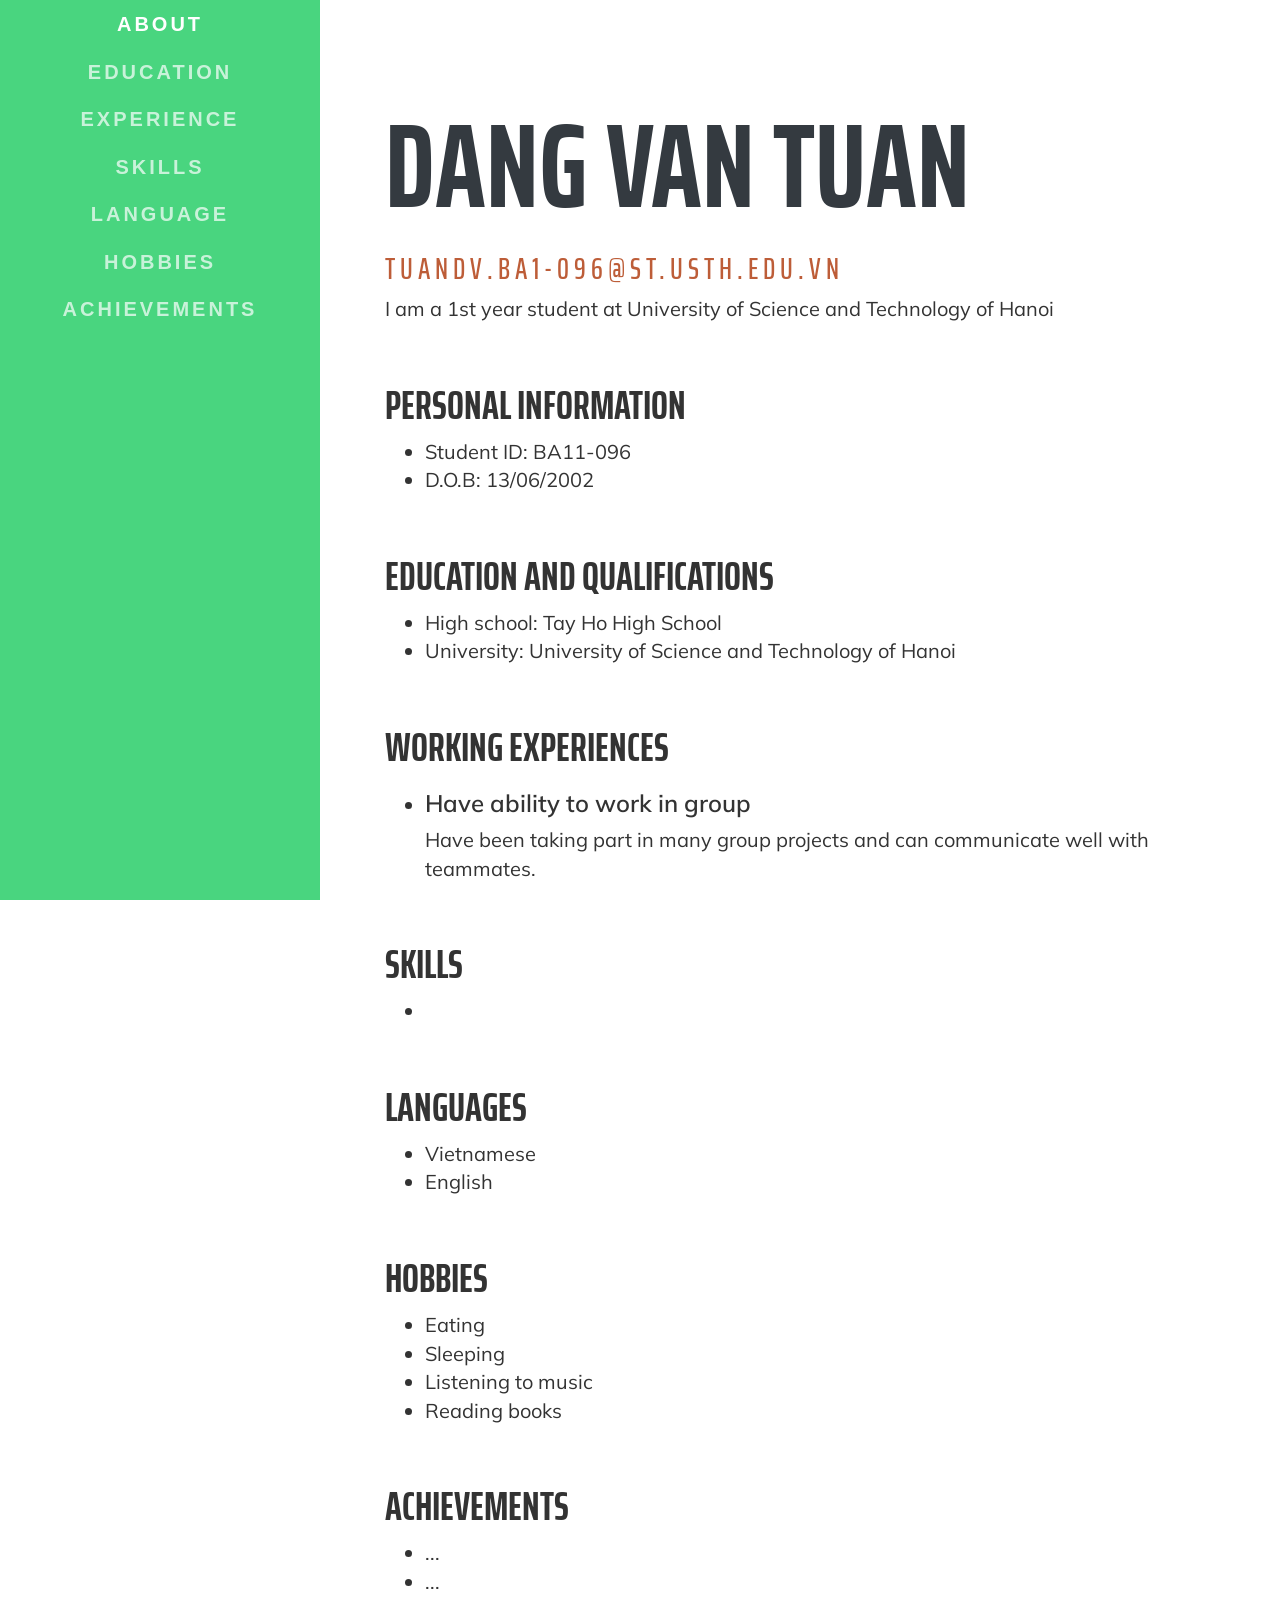
==== index.html @ 16885c32 "yo" ====
<html>
    <head>
        <link rel="stylesheet" href="https://maxcdn.bootstrapcdn.com/bootstrap/3.4.1/css/bootstrap.min.css">
        <script src="https://ajax.googleapis.com/ajax/libs/jquery/3.5.1/jquery.min.js"></script>
        <script src="https://maxcdn.bootstrapcdn.com/bootstrap/3.4.1/js/bootstrap.min.js"></script>
        <link href="https://fonts.googleapis.com/css2?family=Saira+Extra+Condensed&display=swap" rel="stylesheet">
        <link href="https://fonts.googleapis.com/css2?family=Mulish&display=swap" rel="stylesheet">
        <link href="style.css" rel="stylesheet">
    </head>

    <body>
        <div id="wrapper">
            <div id="sidebar">
                <div class="list-group" id="list-contents">
 
                    <a href="#name" class="list-group-item active">ABOUT</a>
                    <a href="#education" class="list-group-item">EDUCATION</a>
                    <a href="#experience" class="list-group-item">EXPERIENCE</a>
                    <a href="#skill" class="list-group-item">SKILLS</a>
                    <a href="#lang" class="list-group-item">LANGUAGE</a>
                    <a href="#hobby" class="list-group-item">HOBBIES</a>
                    <a href="#achv" class="list-group-item">ACHIEVEMENTS</a>
                </div>
            </div>
    
            <div id="content">
                <div class="row">
                    <h1 id="name">DANG VAN TUAN</h1>
                    <h3 id="mail">tuandv.ba1-096@st.usth.edu.vn</h3>
                    <p>I am a 1st year student at University of Science and Technology of Hanoi</p>
                </div>
        
                <div class="row" id="personal">
                    <h1>Personal information</h1>
                    <ul>
                        <li>Student ID: BA11-096</li> 
                        <li>D.O.B: 13/06/2002</li>
                    </ul>

                </div>

                <div class="row" id="education">
                    <h1>Education and qualifications</h1>
                    <ul>
                        <li>High school: Tay Ho High School</li>
                        <li>University: University of Science and Technology of Hanoi</li>
                    </ul>
                </div>

                <div class="row" id="experience">
                    <h1>Working experiences</h1>
                    <ul>
                        <li>
                            <h3>Have ability to work in group</h3>
                            <p>Have been taking part in many group projects and can communicate well with teammates.</p>
                       
                        </li>
                    </ul>
                </div>

                <div class="row" id="skill">
                    <h1>Skills</h1>
                    <ul>
                        <li></li>
                    </ul>
                </div>

                <div class="row" id="lang">
                    <h1>Languages</h1>
                    <ul>
                        <li>Vietnamese</li>
                        <li>English</li>
                      
                    </ul>
                </div>

                <div class="row" id="hobby">
                    <h1>Hobbies</h1>
                    <ul>
                        <li>Eating</li>
                        <li>Sleeping</li>
                        <li>Listening to music</li>
                        <li>Reading books</li>
                        
                    </ul>
                </div>

                <div class="row" id="achv">
                    <h1>Achievements</h1>
                    <ul>
                        <li>...</li>
                        <li>...</li>
                    </ul>
                </div>
            </div>
        </div>
    </body>

    <script src="javascript/selection.js"></script>
</html>
---- style.css ----
p, li{
    font-family: 'Mulish', sans-serif;
    font-size: 20px;
}

h1{
    font-family: 'Saira Extra Condensed', sans-serif;
    font-weight: 700;
    font-size: 40px;
    text-transform: uppercase;
}

h3{
    font-weight: 600;
}

.row{
    margin-top: 30px;
}

#sidebar{
    background-color: #49d57f;
    width:25%;
    height:100vh;
    text-align: center;
    position:fixed;
}
#avatar{
    border: 10px #49d57f solid;
    width:200px;
    height:200px;

    margin-top: 50px;
    margin-bottom: 30px;
    display:inline-block;
    
}
#sidebar .list-group-item{
    border:0;
    background-color: transparent;
    color:white;
    font-size: 20px;    
    font-weight: bold;
    letter-spacing: 3px;
    opacity: 0.7;
}
#sidebar .list-group-item:hover{
    background-color: #49d57f;
}
#sidebar .active{
    background-color: transparent;
    opacity: 1;
}

#content{
    width: calc(75% - 80px);
    padding-top: 50px;
    padding-left: 80px;
    margin-left: 25%;
}
#name{
    color: #343a40;
    font-size: 120px;
}
#mail{
    color: #bd5d38;
    font-family: 'Saira Extra Condensed', sans-serif;
    font-weight: 500;
    font-size: 30px;
    letter-spacing: 5px;
    text-transform: uppercase;
}

@media screen and (max-width: 800px) {
    #sidebar {display:none}
    #content {margin-left:0;}
}
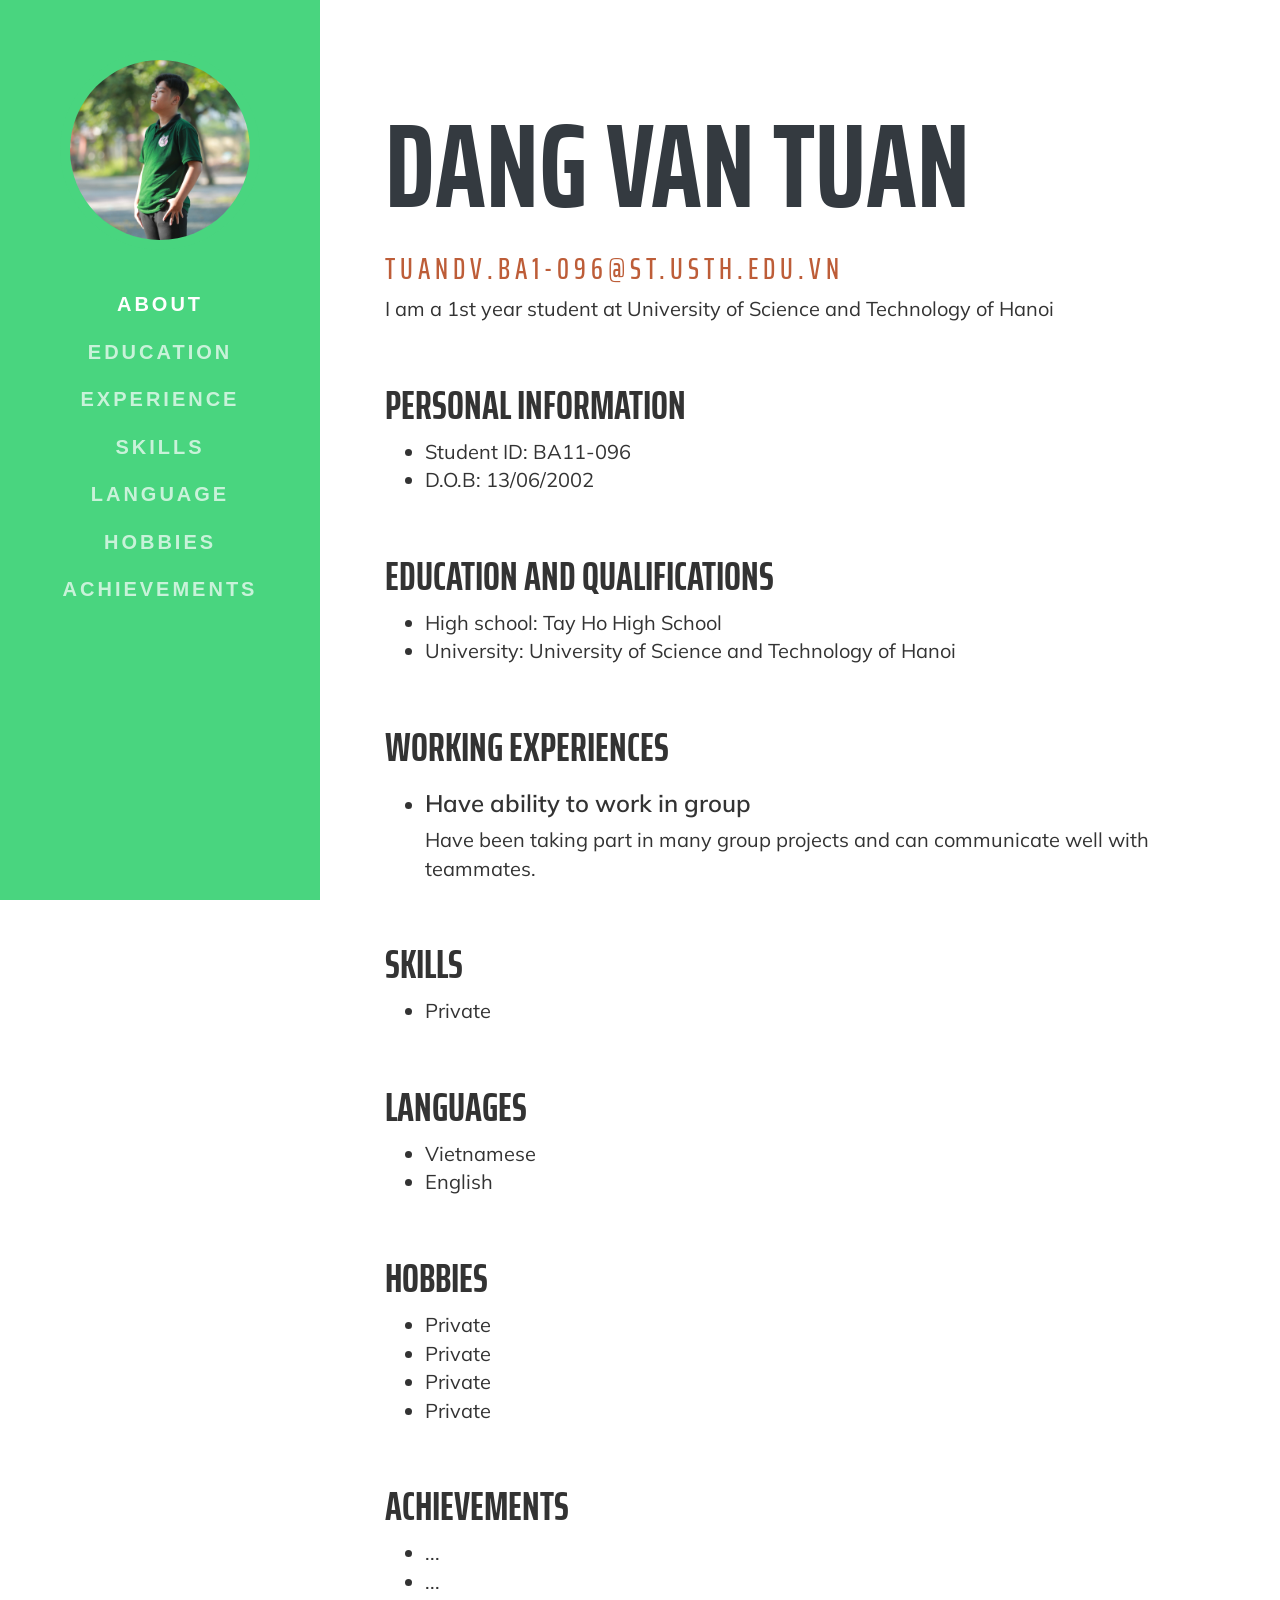
==== commit 5a1c0f2d: "Update index.html" ====
--- a/index.html
+++ b/index.html
@@ -12,7 +12,7 @@
         <div id="wrapper">
             <div id="sidebar">
                 <div class="list-group" id="list-contents">
- 
+                    <img src="images/D_.png" class="img-circle" id="avatar">
                     <a href="#name" class="list-group-item active">ABOUT</a>
                     <a href="#education" class="list-group-item">EDUCATION</a>
                     <a href="#experience" class="list-group-item">EXPERIENCE</a>
@@ -61,7 +61,7 @@
                 <div class="row" id="skill">
                     <h1>Skills</h1>
                     <ul>
-                        <li></li>
+                        <li>Private</li>
                     </ul>
                 </div>
 
@@ -77,10 +77,10 @@
                 <div class="row" id="hobby">
                     <h1>Hobbies</h1>
                     <ul>
-                        <li>Eating</li>
-                        <li>Sleeping</li>
-                        <li>Listening to music</li>
-                        <li>Reading books</li>
+                        <li>Private</li>
+                        <li>Private</li>
+                        <li>Private</li>
+                        <li>Private</li>
                         
                     </ul>
                 </div>
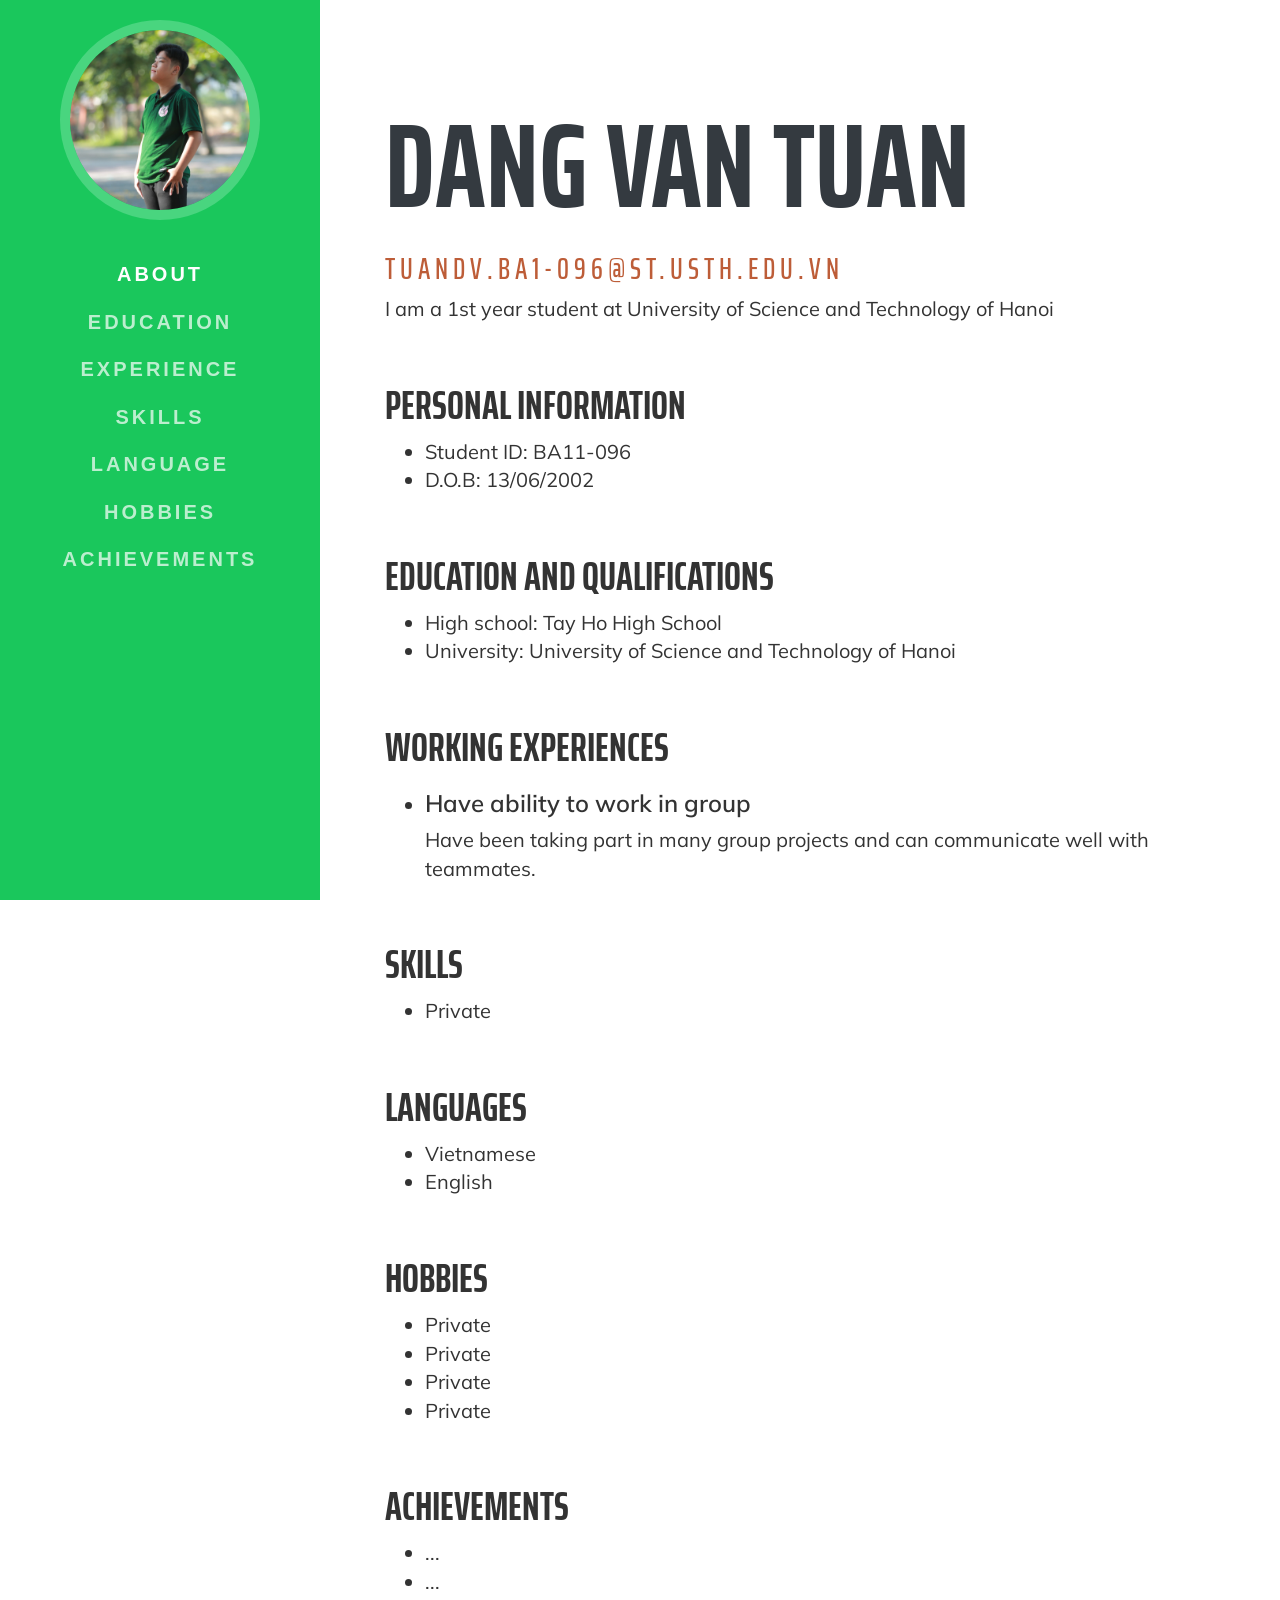
==== commit 3b4c8169: "Update index.html" ====
--- a/index.html
+++ b/index.html
@@ -1,5 +1,6 @@
 <html>
     <head>
+        <title>My Fortfolio page</title>
         <link rel="stylesheet" href="https://maxcdn.bootstrapcdn.com/bootstrap/3.4.1/css/bootstrap.min.css">
         <script src="https://ajax.googleapis.com/ajax/libs/jquery/3.5.1/jquery.min.js"></script>
         <script src="https://maxcdn.bootstrapcdn.com/bootstrap/3.4.1/js/bootstrap.min.js"></script>
--- a/style.css
+++ b/style.css
@@ -19,7 +19,7 @@
 }
 
 #sidebar{
-    background-color: #49d57f;
+    background-color: #1ac75c;
     width:25%;
     height:100vh;
     text-align: center;
@@ -30,7 +30,7 @@
     width:200px;
     height:200px;
 
-    margin-top: 50px;
+    margin-top: 20px;
     margin-bottom: 30px;
     display:inline-block;
     
@@ -74,4 +74,4 @@
 @media screen and (max-width: 800px) {
     #sidebar {display:none}
     #content {margin-left:0;}
-}+}
